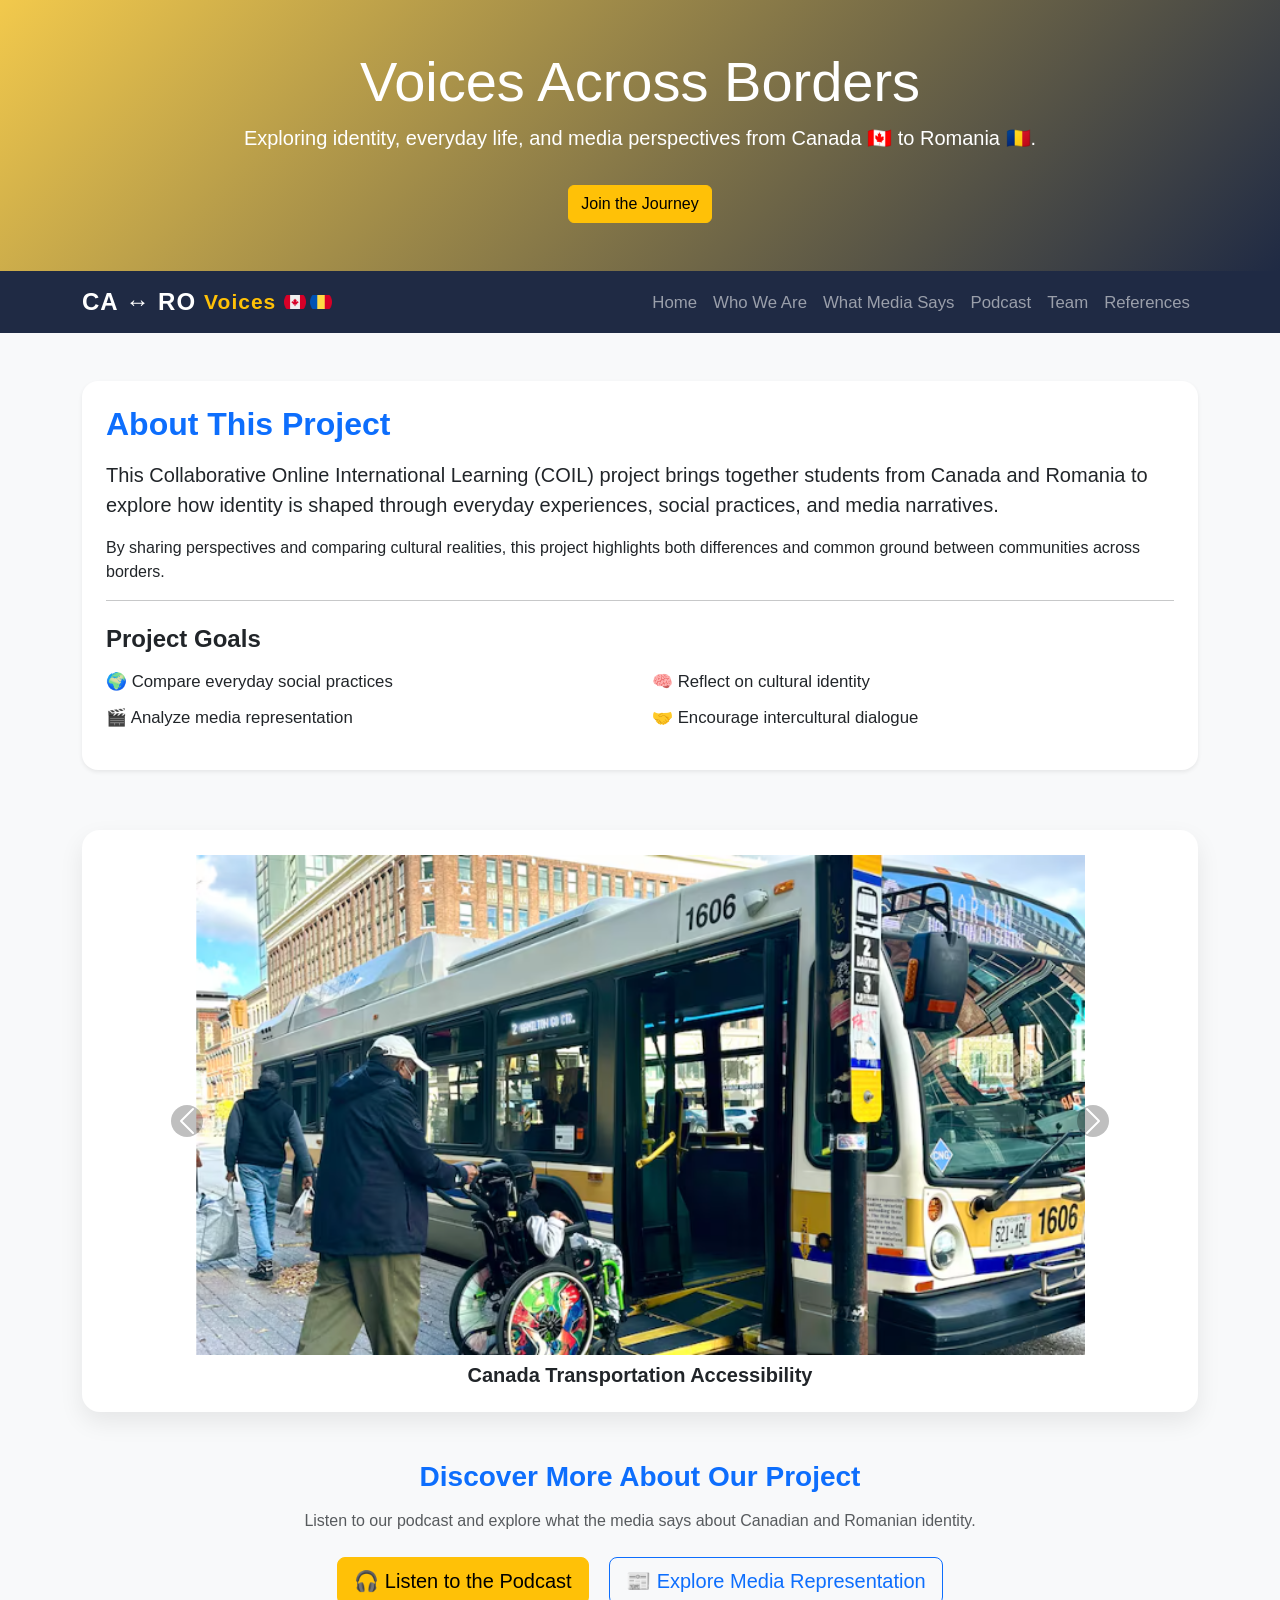
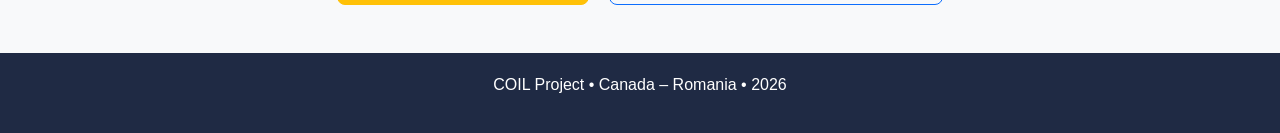
==== index.html @ ec4411ae "Fix HTML formatting and update navbar brand" ====
<!doctype html>
<html lang="en">

<head>
  <meta charset="UTF-8" />
  <meta name="viewport" content="width=device-width, initial-scale=1" />

  <title>🇨🇦 ↔ 🇷🇴 Voices</title>

  <link href="https://cdn.jsdelivr.net/npm/bootstrap@5.3.3/dist/css/bootstrap.min.css" rel="stylesheet" />
  <script src="https://cdn.jsdelivr.net/npm/bootstrap@5.3.3/dist/js/bootstrap.bundle.min.js" defer></script>
  <link rel="stylesheet" href="style.css" />
</head>

<body>
  <header class="hero-banner text-center py-5">
    <div class="container">
      <h1 class="display-4">Voices Across Borders</h1>
      <p class="lead">
        Exploring identity, everyday life, and media perspectives from Canada 🇨🇦 to Romania 🇷🇴.
      </p>
      <a href="whoweare.html" class="btn btn-warning mt-3">Join the Journey</a>
    </div>
  </header>

  <nav class="navbar navbar-expand-lg navbar-dark">
    <div class="container">
      <a class="navbar-brand site-title d-flex align-items-center" href="index.html">
        <span class="fw-bold">CA ↔ RO</span>
        <span class="ms-2 text-warning small">Voices</span>
        <img src="images/canada.png" class="flag-icon ms-2" />
        <img src="images/romania.png" class="flag-icon ms-1" />
      </a>

      <button class="navbar-toggler" type="button" data-bs-toggle="collapse" data-bs-target="#navbarNav">
        <span class="navbar-toggler-icon"></span>
      </button>

      <div class="collapse navbar-collapse" id="navbarNav">
        <ul class="navbar-nav ms-auto">
          <li class="nav-item"><a class="nav-link" href="index.html">Home</a></li>
          <li class="nav-item"><a class="nav-link" href="whoweare.html">Who We Are</a></li>
          <li class="nav-item"><a class="nav-link" href="media.html">What Media Says</a></li>
          <li class="nav-item"><a class="nav-link" href="podcast.html">Podcast</a></li>
          <li class="nav-item"><a class="nav-link" href="team.html">Team</a></li>
          <li class="nav-item"><a class="nav-link" href="references.html">References</a></li>
        </ul>
      </div>
    </div>
  </nav>

  <!-- About Section -->
  <section class="container mt-5">
    <div class="project-card p-4 shadow-sm">
      <h2 class="mb-3 text-primary">About This Project</h2>

      <p class="lead">
        This Collaborative Online International Learning (COIL) project brings
        together students from Canada and Romania to explore how identity is
        shaped through everyday experiences, social practices, and media
        narratives.
      </p>

      <p>
        By sharing perspectives and comparing cultural realities, this project
        highlights both differences and common ground between communities
        across borders.
      </p>

      <hr />

      <h4 class="mt-4">Project Goals</h4>
      <div class="row mt-3">
        <div class="col-md-6">
          <ul class="goals-list">
            <li>🌍 Compare everyday social practices</li>
            <li>🎬 Analyze media representation</li>
          </ul>
        </div>
        <div class="col-md-6">
          <ul class="goals-list">
            <li>🧠 Reflect on cultural identity</li>
            <li>🤝 Encourage intercultural dialogue</li>
          </ul>
        </div>
      </div>
    </div>
  </section>

  <!-- Carousel -->
  <div class="container mt-5">
    <div class="carousel-container">

      <div id="carouselExample" class="carousel slide" data-bs-ride="carousel">

        <!-- Slides -->
        <div class="carousel-inner">

          <div class="carousel-item active">
            <img src="images/transportation_accessibility.png" class="d-block w-100" />
            <div class="carousel-caption-below text-center mt-2">
              <h5>Canada Transportation Accessibility</h5>
            </div>
          </div>

          <div class="carousel-item">
            <img src="images/ro1.png" class="d-block w-100" />
            <div class="carousel-caption-below text-center mt-2">
              <h5>Sânziene (or Drăgaica) in Romania</h5>
            </div>
          </div>

          <div class="carousel-item">
            <img src="images/holdingdoor.jpg" class="d-block w-100" />
            <div class="carousel-caption-below text-center mt-2">
              <h5>Holding the Door for Other People in Canada</h5>
            </div>
          </div>

          <div class="carousel-item">
            <img src="images/ro2.jpeg" class="d-block w-100" />
            <div class="carousel-caption-below text-center mt-2">
              <h5>Bear Dance in Romania</h5>
            </div>
          </div>

          <div class="carousel-item">
            <img src="images/bikelane.jpg" class="d-block w-100" />
            <div class="carousel-caption-below text-center mt-2">
              <h5>Bike Lanes in Canada</h5>
            </div>
          </div>

          <div class="carousel-item">
            <img src="images/ro3.jpeg" class="d-block w-100" />
            <div class="carousel-caption-below text-center mt-2">
              <h5>Education in Romania</h5>
            </div>
          </div>

          <div class="carousel-item">
            <img src="images/politeness.jpg" class="d-block w-100" />
            <div class="carousel-caption-below text-center mt-2">
              <h5>Politeness in Canada</h5>
            </div>
          </div>

          <div class="carousel-item">
            <img src="images/ro4.jpg" class="d-block w-100" />
            <div class="carousel-caption-below text-center mt-2">
              <h5>Romanian Food</h5>
            </div>
          </div>

          <div class="carousel-item">
            <img src="images/workplace.png" class="d-block w-100" />
            <div class="carousel-caption-below text-center mt-2">
              <h5>Teamwork in Canada</h5>
            </div>
          </div>

          <div class="carousel-item">
            <img src="images/ro5.jpeg" class="d-block w-100" />
            <div class="carousel-caption-below text-center mt-2">
              <h5>Romanian Traditional Clothing</h5>
            </div>
          </div>

          <div class="carousel-item">
            <img src="images/workplace2.jpg" class="d-block w-100" />
            <div class="carousel-caption-below text-center mt-2">
              <h5>Work Culture in Canada</h5>
            </div>
          </div>

          <div class="carousel-item">
            <img src="images/ro6.jpg" class="d-block w-100" />
            <div class="carousel-caption-below text-center mt-2">
              <h5>Vlad Țepeș and the Legend of Dracula</h5>
            </div>
          </div>

          <div class="carousel-item">
            <img src="images/canadaday.png" class="d-block w-100" />
            <div class="carousel-caption-below text-center mt-2">
              <h5>Canada Day</h5>
            </div>
          </div>

          <div class="carousel-item">
            <img src="images/hockey.png" class="d-block w-100" />
            <div class="carousel-caption-below text-center mt-2">
              <h5>Canada Ice Hockey</h5>
            </div>
          </div>

        </div>

        <!-- ✅ Controls INSIDE carousel -->
        <button class="carousel-control-prev" type="button" data-bs-target="#carouselExample" data-bs-slide="prev">
          <span class="carousel-control-prev-icon"></span>
        </button>

        <button class="carousel-control-next" type="button" data-bs-target="#carouselExample" data-bs-slide="next">
          <span class="carousel-control-next-icon"></span>
        </button>

      </div>
    </div>
  </div>

  <!-- Call-to-Action Section -->
  <section class="text-center my-5">
    <h3 class="mb-3 text-primary">Discover More About Our Project</h3>
    <p class="mb-4 text-muted">
      Listen to our podcast and explore what the media says about Canadian and Romanian identity.
    </p>
    <a href="podcast.html" class="btn btn-warning btn-lg me-3">
      🎧 Listen to the Podcast
    </a>
    <a href="media.html" class="btn btn-outline-primary btn-lg">
      📰 Explore Media Representation
    </a>
  </section>

  <footer class="text-center mt-5">
    <p>COIL Project • Canada – Romania • 2026</p>
  </footer>
</body>

</html>
---- style.css ----
/* =========================================
   GLOBAL STYLES
========================================= */
body {
  background-color: #f8f9fa;
  font-family: Arial, Helvetica, sans-serif;
}

section {
  margin-bottom: 60px;
}

h2,
h3,
h4 {
  font-weight: 600;
}

section h2 {
  font-weight: bold;
}

/* Links */
ul li a:hover {
  text-decoration: underline;
}

/* =========================================
   NAVBAR
========================================= */
.navbar {
  background: #1f2a44;
}

.site-title {
  font-size: 1.5rem;
  font-weight: bold;
  letter-spacing: 1px;
}

.navbar-nav .nav-link {
  font-size: 1.05rem;
}

/* Flag icons in navbar */
.flag-icon {
  width: 24px;
  height: 16px;
  object-fit: cover;
  border-radius: 3px;
}

/* Navbar Logo Styling */
.site-logo {
  font-family: 'Arial', sans-serif;
  font-weight: 700;
  font-size: 1.2rem;
}

.logo-main {
  color: #0d6efd;
  /* Bootstrap primary */
  letter-spacing: 1px;
}

.logo-accent {
  font-weight: 400;
  font-size: 0.85rem;
  color: #fd7e14;
  /* Bootstrap warning */
  text-transform: uppercase;
}

.flag-icon {
  width: 22px;
  height: 14px;
  border-radius: 3px;
  object-fit: cover;
}

/* =========================================
   HERO SECTION
========================================= */
.hero-banner {
  background: linear-gradient(135deg, #f2c94c, #1f2a44);
  color: white;
  padding: 60px 20px;
}

/* =========================================
   CARDS (GENERAL)
========================================= */
.project-card,
.info-card,
.team-card {
  background: #ffffff;
  border-radius: 16px;
}

/* Shared card hover effect */
.info-card,
.team-card,
.podcast-card,
.card {
  transition: transform 0.2s ease, box-shadow 0.2s ease;
}

.info-card:hover,
.team-card:hover,
.podcast-card:hover,
.card:hover {
  transform: translateY(-4px);
}

/* Specific card tweaks */
.info-card {
  padding: 20px;
  box-shadow: 0 4px 12px rgba(0, 0, 0, 0.05);
}

.team-card {
  box-shadow: 0 4px 12px rgba(0, 0, 0, 0.05);
}

.podcast-card {
  border: none;
  border-radius: 15px;
}

/* Card content text */
.card h5 {
  font-weight: 600;
}

.card p {
  font-size: 0.95rem;
}

/* =========================================
   LISTS & TEXT ELEMENTS
========================================= */
.goals-list {
  list-style: none;
  padding-left: 0;
}

.goals-list li {
  margin-bottom: 10px;
  font-size: 1.05rem;
}

/* =========================================
   CAROUSEL
========================================= */
.carousel-container {
  background: #ffffff;
  padding: 25px;
  border-radius: 18px;
  box-shadow: 0 10px 25px rgba(0, 0, 0, 0.08);
}

.carousel img {
  width: 100%;
  max-height: 500px;
  object-fit: contain;
  border-radius: 12px;
  transition: transform 0.3s ease;
}

.carousel img:hover {
  transform: scale(1.02);
}

.carousel-caption-below h5 {
  font-weight: 600;
  margin-bottom: 0;
}

/* Arrow styling */
.carousel-control-prev-icon,
.carousel-control-next-icon {
  background-color: rgba(0, 0, 0, 0.5);
  border-radius: 50%;
  padding: 15px;
}

/* Call-to-Action */
section.text-center .btn {
  transition: transform 0.2s;
}

section.text-center .btn:hover {
  transform: translateY(-3px);
}

/* =========================================
   COUNTRY TOGGLE (Who We Are / Media pages)
========================================= */
#countryTabs {
  margin: 2rem 0;
}

#countryTabs .nav-link {
  background-color: #f8f9fa;
  color: #0d6efd;
  font-weight: 500;
  border: 1px solid #0d6efd;
  transition: all 0.3s ease;
}

#countryTabs .nav-link:hover {
  background-color: #0d6efd;
  color: #fff;
  transform: translateY(-2px);
}

#countryTabs .nav-link.active {
  background-color: #0d6efd;
  color: #fff;
}

/* =========================================
   QUIZ (Who We Are page)
========================================= */
.quiz-question {
  margin-bottom: 20px;
}

.quiz-question button {
  width: 30%;
  text-align: left;
  border-radius: 10px;
}

#quiz button.selected {
  background-color: #0d6efd;
  color: white;
  font-weight: bold;
}

/* =========================================
   ACCORDION
========================================= */
.accordion-button {
  font-weight: 500;
}

/* =========================================
   ROMANIA SECTION STYLING
========================================= */
#romania section:nth-child(even) {
  background-color: #f8f9fa;
  padding: 20px;
  border-radius: 10px;
}

.romania-video-title {
  margin-top: 2rem;
}

.romania-video-card {
  margin-top: 3rem;
}

/* =========================================
   AUDIO PLAYER
========================================= */
audio {
  margin-top: 10px;
  border-radius: 10px;
}

/* =========================================
   TEAM PAGE
========================================= */
.avatar {
  width: 60px;
  height: 60px;
  background: #f2f4f8;
  border-radius: 50%;
  display: flex;
  align-items: center;
  justify-content: center;
  margin: 0 auto;
  font-size: 1.5rem;
}

/* =========================================
   REFERENCES PAGE
========================================= */
.info-card a {
  text-decoration: none;
  color: #0d6efd;
}

.info-card a:hover {
  text-decoration: underline;
}

/* =========================================
   FOOTER
========================================= */
footer {
  background: #1f2a44;
  color: white;
  padding: 20px;
}
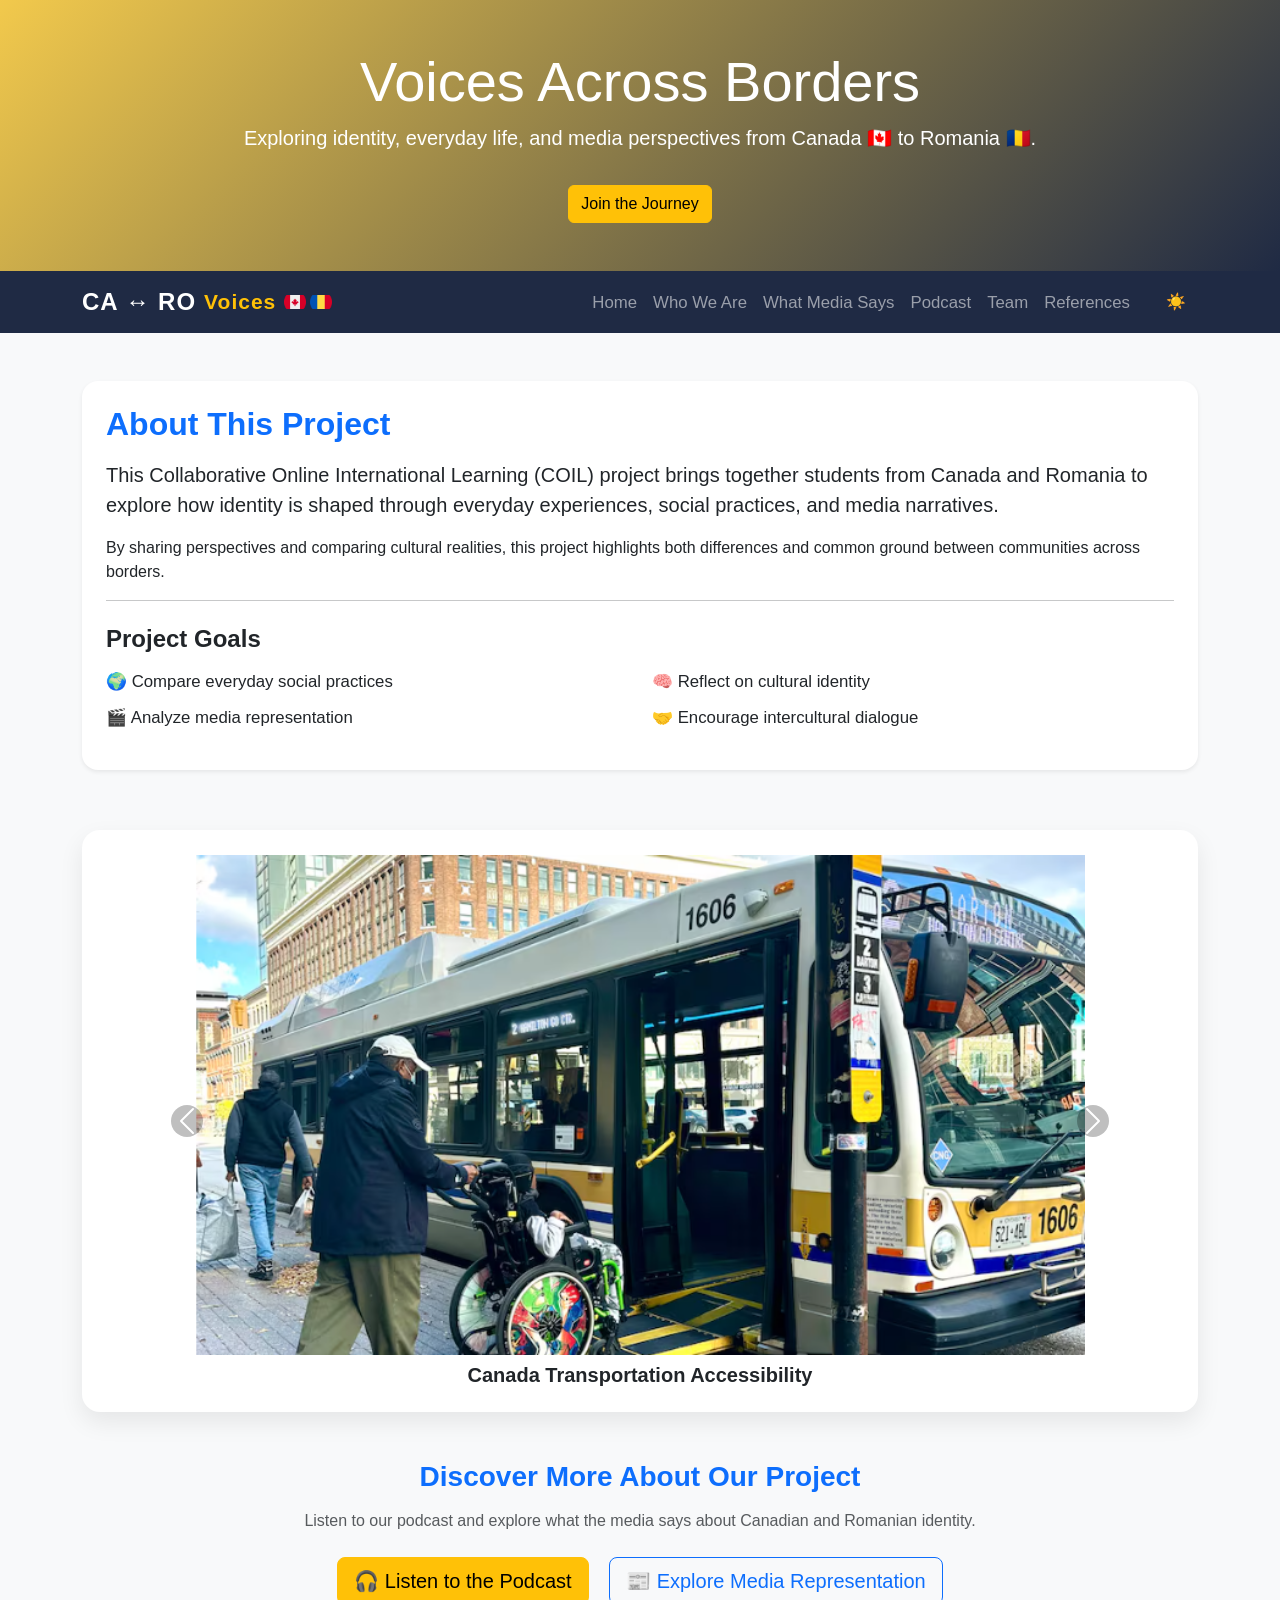
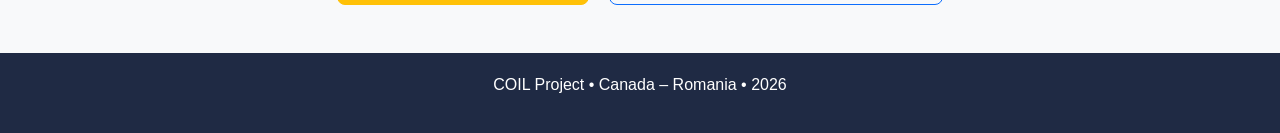
==== commit b86b6f06: "Update index.html" ====
--- a/index.html
+++ b/index.html
@@ -44,6 +44,11 @@
           <li class="nav-item"><a class="nav-link" href="podcast.html">Podcast</a></li>
           <li class="nav-item"><a class="nav-link" href="team.html">Team</a></li>
           <li class="nav-item"><a class="nav-link" href="references.html">References</a></li>
+          <li class="nav-item d-flex align-items-center ms-3">
+            <button id="theme-toggle" class="btn btn-outline-light border-0" aria-label="Toggle dark mode" title="Toggle dark mode">
+            <span id="theme-icon">☀️</span>
+            </button>
+          </li>
         </ul>
       </div>
     </div>
@@ -229,3 +234,23 @@
 </body>
 
 </html>
+<script>
+  const themeToggle = document.getElementById('theme-toggle');
+  const themeIcon = document.getElementById('theme-icon');
+  
+  function setTheme(theme) {
+    document.documentElement.setAttribute('data-bs-theme', theme);
+    localStorage.setItem('theme', theme);
+    themeIcon.textContent = theme === 'dark' ? '🌙' : '☀️';
+  }
+  
+  // Load saved theme or respect system preference
+  const savedTheme = localStorage.getItem('theme') || 
+                     (window.matchMedia('(prefers-color-scheme: dark)').matches ? 'dark' : 'light');
+  setTheme(savedTheme);
+  
+  themeToggle.addEventListener('click', () => {
+    const current = document.documentElement.getAttribute('data-bs-theme');
+    setTheme(current === 'dark' ? 'light' : 'dark');
+  });
+</script>
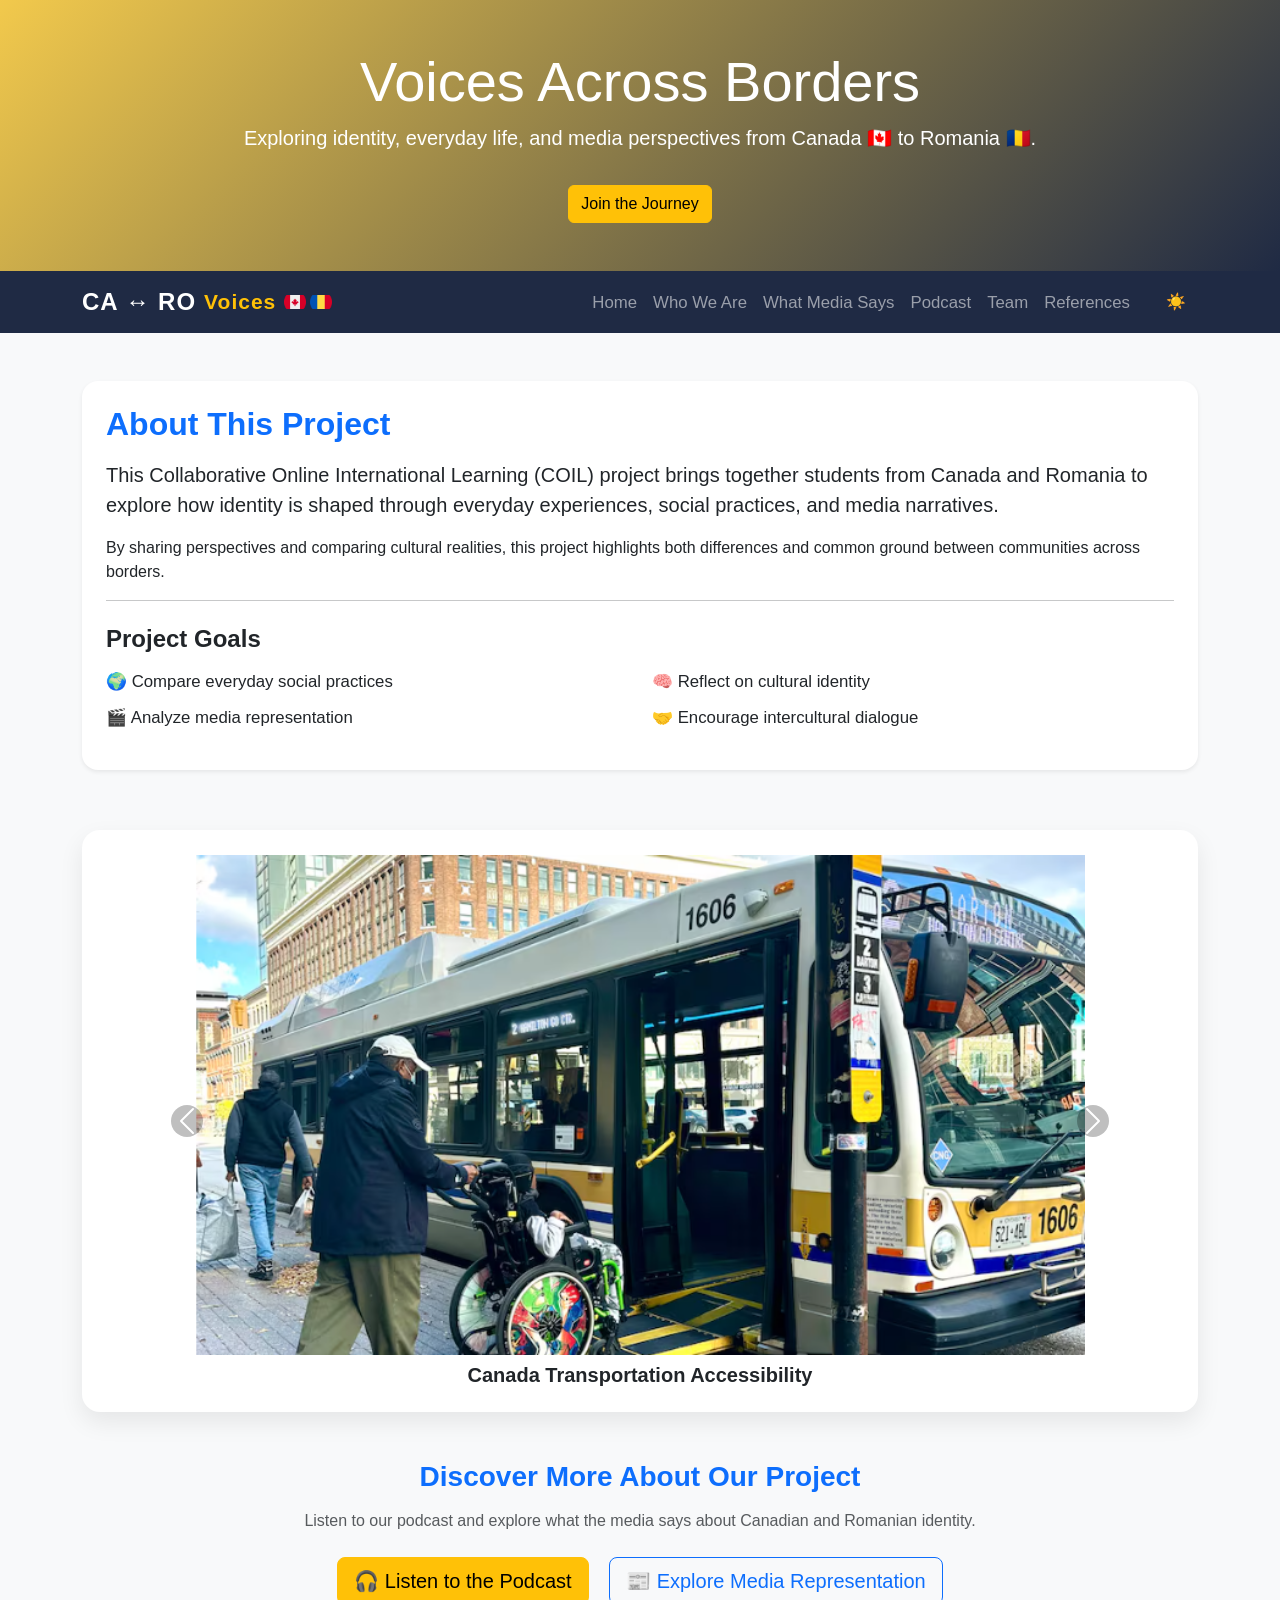
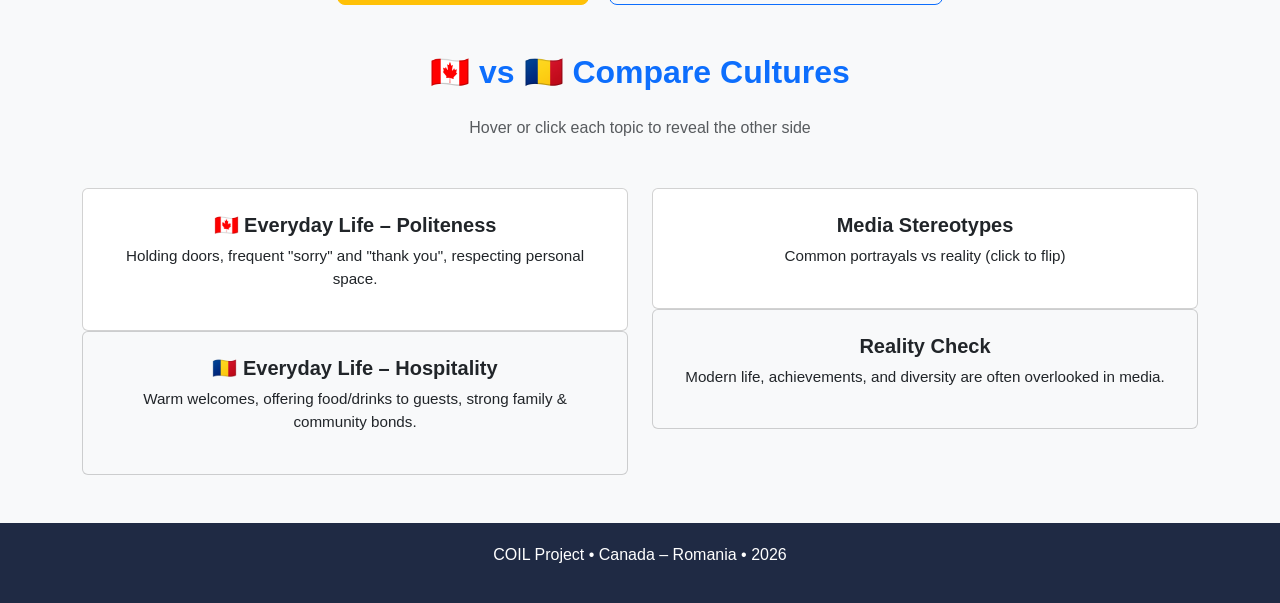
==== commit 3e20f5ef: "Update index.html" ====
--- a/index.html
+++ b/index.html
@@ -227,30 +227,49 @@
       📰 Explore Media Representation
     </a>
   </section>
-
+  <!-- Compare Canada vs Romania -->
+<section class="container my-5">
+  <h2 class="text-center text-primary mb-4">🇨🇦 vs 🇷🇴 Compare Cultures</h2>
+  <p class="text-center text-muted mb-5">Hover or click each topic to reveal the other side</p>
+  
+  <div class="row g-4">
+    <!-- Politeness vs Hospitality -->
+    <div class="col-md-6">
+      <div class="flip-card" onclick="this.classList.toggle('flipped')">
+        <div class="flip-card-inner">
+          <div class="flip-card-front card h-100 p-4 text-center">
+            <h5>🇨🇦 Everyday Life – Politeness</h5>
+            <p>Holding doors, frequent "sorry" and "thank you", respecting personal space.</p>
+          </div>
+          <div class="flip-card-back card h-100 p-4 text-center bg-light">
+            <h5>🇷🇴 Everyday Life – Hospitality</h5>
+            <p>Warm welcomes, offering food/drinks to guests, strong family & community bonds.</p>
+          </div>
+        </div>
+      </div>
+    </div>
+    
+    <!-- Add similar flip cards for: Food, Traditions, Education, Media Stereotypes, Fun Facts -->
+    <!-- Example for Media Stereotypes (as requested) -->
+    <div class="col-md-6">
+      <div class="flip-card" onclick="this.classList.toggle('flipped')">
+        <div class="flip-card-inner">
+          <div class="flip-card-front card h-100 p-4 text-center">
+            <h5>Media Stereotypes</h5>
+            <p>Common portrayals vs reality (click to flip)</p>
+          </div>
+          <div class="flip-card-back card h-100 p-4 text-center bg-light">
+            <h5>Reality Check</h5>
+            <p>Modern life, achievements, and diversity are often overlooked in media.</p>
+          </div>
+        </div>
+      </div>
+    </div>
+  </div>
+</section>
   <footer class="text-center mt-5">
     <p>COIL Project • Canada – Romania • 2026</p>
   </footer>
 </body>
 
 </html>
-<script>
-  const themeToggle = document.getElementById('theme-toggle');
-  const themeIcon = document.getElementById('theme-icon');
-  
-  function setTheme(theme) {
-    document.documentElement.setAttribute('data-bs-theme', theme);
-    localStorage.setItem('theme', theme);
-    themeIcon.textContent = theme === 'dark' ? '🌙' : '☀️';
-  }
-  
-  // Load saved theme or respect system preference
-  const savedTheme = localStorage.getItem('theme') || 
-                     (window.matchMedia('(prefers-color-scheme: dark)').matches ? 'dark' : 'light');
-  setTheme(savedTheme);
-  
-  themeToggle.addEventListener('click', () => {
-    const current = document.documentElement.getAttribute('data-bs-theme');
-    setTheme(current === 'dark' ? 'light' : 'dark');
-  });
-</script>
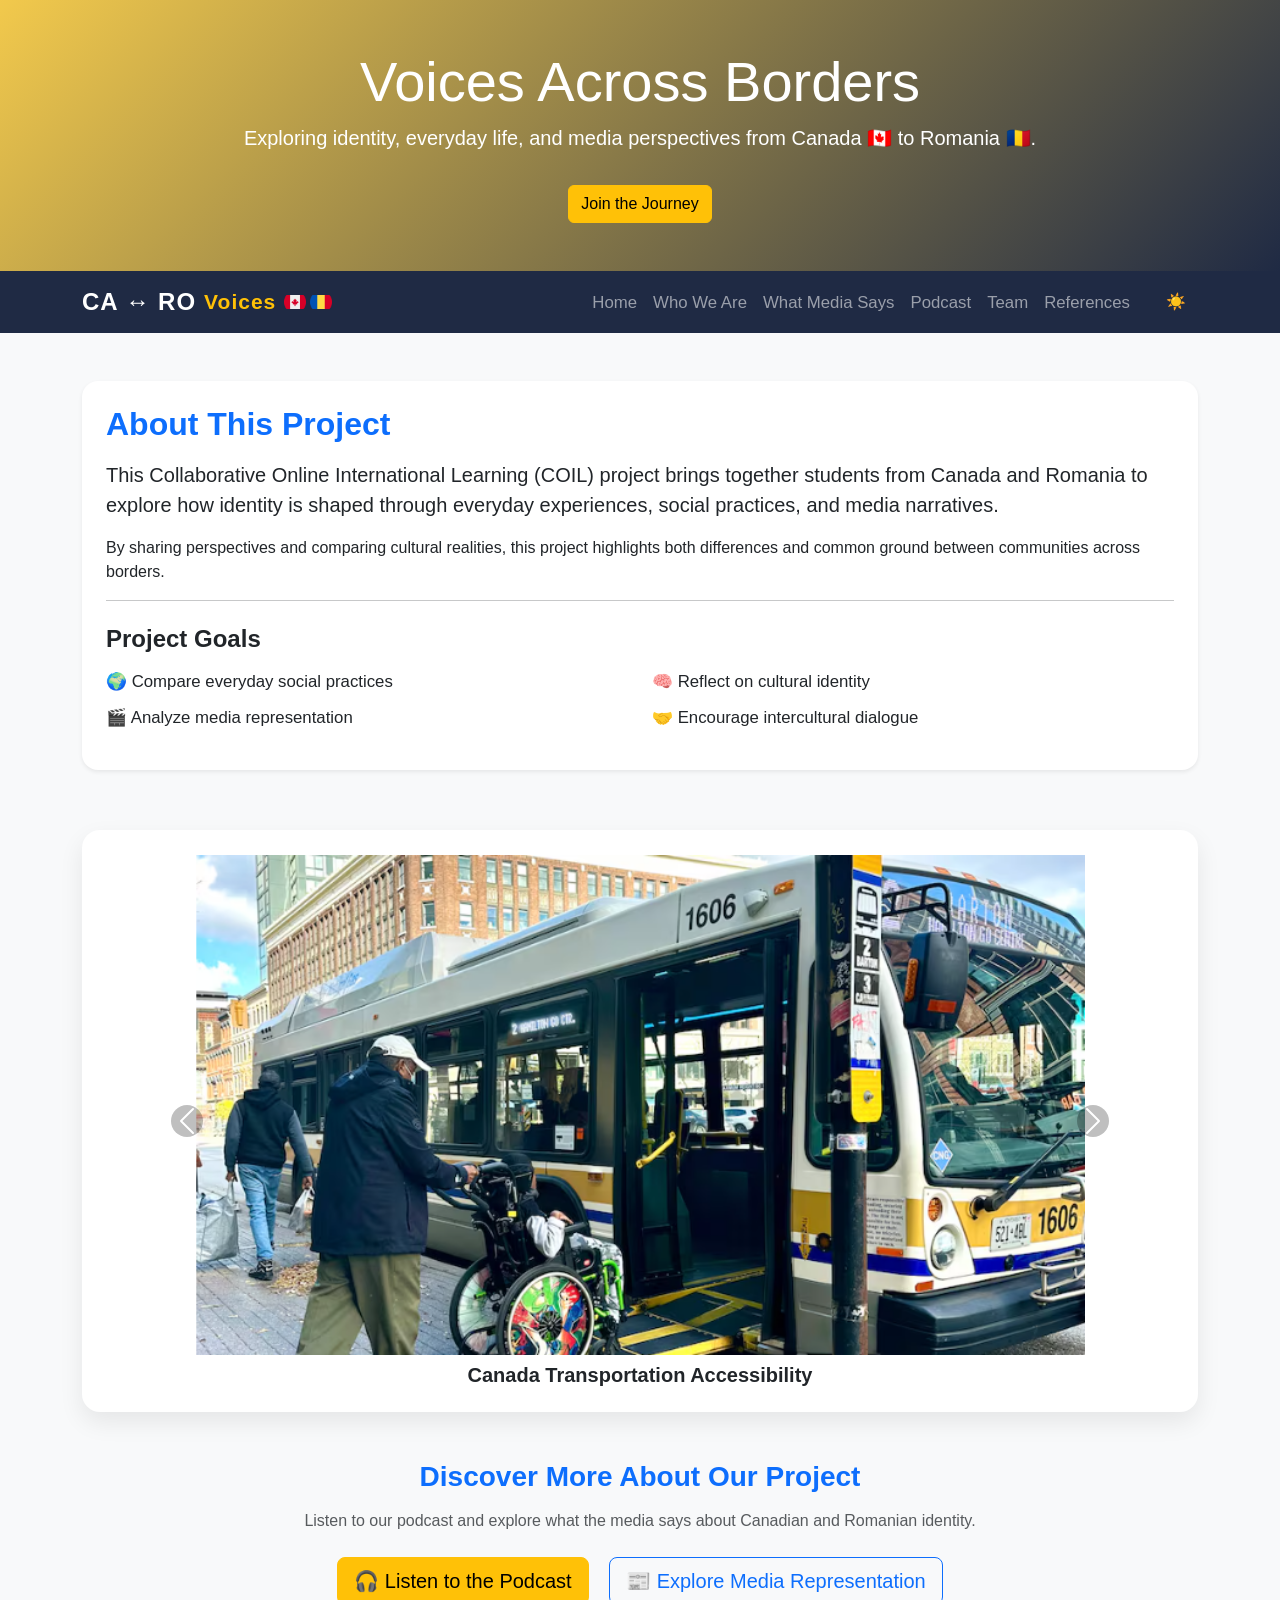
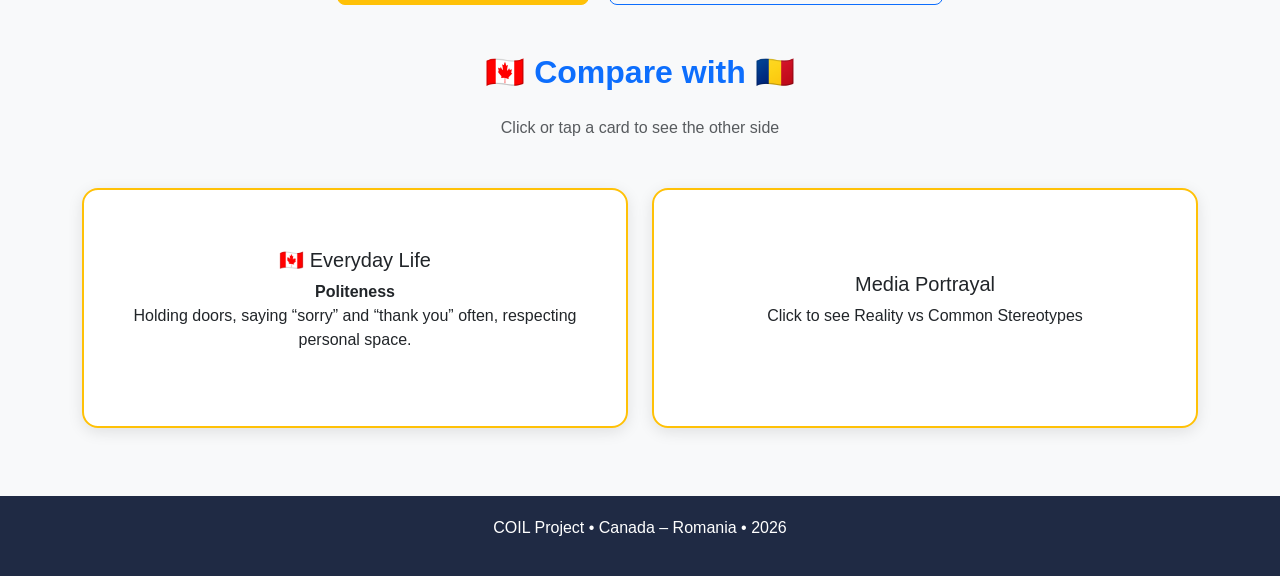
==== commit a31ba0c1: "Update index.html" ====
--- a/index.html
+++ b/index.html
@@ -227,47 +227,46 @@
       📰 Explore Media Representation
     </a>
   </section>
-  <!-- Compare Canada vs Romania -->
+<!-- Compare Canada vs Romania - Add this section where you want it (e.g. on index.html or whoweare.html) -->
 <section class="container my-5">
-  <h2 class="text-center text-primary mb-4">🇨🇦 vs 🇷🇴 Compare Cultures</h2>
-  <p class="text-center text-muted mb-5">Hover or click each topic to reveal the other side</p>
+  <h2 class="text-center text-primary mb-4">🇨🇦 Compare with 🇷🇴</h2>
+  <p class="text-center text-muted mb-5">Click or tap a card to see the other side</p>
   
   <div class="row g-4">
-    <!-- Politeness vs Hospitality -->
+    <!-- Example 1: Politeness vs Hospitality -->
     <div class="col-md-6">
       <div class="flip-card" onclick="this.classList.toggle('flipped')">
         <div class="flip-card-inner">
-          <div class="flip-card-front card h-100 p-4 text-center">
-            <h5>🇨🇦 Everyday Life – Politeness</h5>
-            <p>Holding doors, frequent "sorry" and "thank you", respecting personal space.</p>
-          </div>
-          <div class="flip-card-back card h-100 p-4 text-center bg-light">
-            <h5>🇷🇴 Everyday Life – Hospitality</h5>
-            <p>Warm welcomes, offering food/drinks to guests, strong family & community bonds.</p>
-          </div>
-        </div>
-      </div>
-    </div>
-    
-    <!-- Add similar flip cards for: Food, Traditions, Education, Media Stereotypes, Fun Facts -->
-    <!-- Example for Media Stereotypes (as requested) -->
+          <div class="flip-card-front">
+            <h5>🇨🇦 Everyday Life</h5>
+            <p><strong>Politeness</strong><br>Holding doors, saying “sorry” and “thank you” often, respecting personal space.</p>
+          </div>
+          <div class="flip-card-back">
+            <h5>🇷🇴 Everyday Life</h5>
+            <p><strong>Hospitality</strong><br>Warm welcomes, offering food and drinks to guests, strong family bonds.</p>
+          </div>
+        </div>
+      </div>
+    </div>
+
+    <!-- Example 2: Media Stereotypes (as you asked) -->
     <div class="col-md-6">
       <div class="flip-card" onclick="this.classList.toggle('flipped')">
         <div class="flip-card-inner">
-          <div class="flip-card-front card h-100 p-4 text-center">
-            <h5>Media Stereotypes</h5>
-            <p>Common portrayals vs reality (click to flip)</p>
-          </div>
-          <div class="flip-card-back card h-100 p-4 text-center bg-light">
+          <div class="flip-card-front">
+            <h5>Media Portrayal</h5>
+            <p>Click to see Reality vs Common Stereotypes</p>
+          </div>
+          <div class="flip-card-back">
             <h5>Reality Check</h5>
-            <p>Modern life, achievements, and diversity are often overlooked in media.</p>
+            <p>Modern life, achievements, diversity, and everyday culture are often underrepresented in media.</p>
           </div>
         </div>
       </div>
     </div>
   </div>
 </section>
-  <footer class="text-center mt-5">
+<footer class="text-center mt-5">
     <p>COIL Project • Canada – Romania • 2026</p>
   </footer>
 </body>
--- a/style.css
+++ b/style.css
@@ -305,3 +305,60 @@
   color: white;
   padding: 20px;
 }
+/* ==================== COMPARE FLIP CARDS ==================== */
+.flip-card {
+  perspective: 1000px;
+  height: 240px;           /* Fixed height so both sides show properly */
+  cursor: pointer;
+  margin-bottom: 20px;
+}
+
+.flip-card-inner {
+  position: relative;
+  width: 100%;
+  height: 100%;
+  text-align: center;
+  transition: transform 0.8s cubic-bezier(0.175, 0.885, 0.32, 1.275);
+  transform-style: preserve-3d;
+  box-shadow: 0 4px 15px rgba(0,0,0,0.1);
+  border-radius: 16px;
+}
+
+.flip-card.flipped .flip-card-inner {
+  transform: rotateY(180deg);
+}
+
+.flip-card-front,
+.flip-card-back {
+  position: absolute;
+  width: 100%;
+  height: 100%;
+  backface-visibility: hidden;
+  border-radius: 16px;
+  padding: 25px 20px;
+  display: flex;
+  flex-direction: column;
+  justify-content: center;
+}
+
+.flip-card-front {
+  background-color: #ffffff;
+  border: 2px solid #ffc107;
+}
+
+.flip-card-back {
+  background-color: #f8f9fa;
+  border: 2px solid #0d6efd;
+  transform: rotateY(180deg);
+}
+
+/* Dark mode support for flip cards */
+[data-bs-theme="dark"] .flip-card-front {
+  background-color: #343a40;
+  color: #dee2e6;
+}
+
+[data-bs-theme="dark"] .flip-card-back {
+  background-color: #495057;
+  color: #dee2e6;
+}
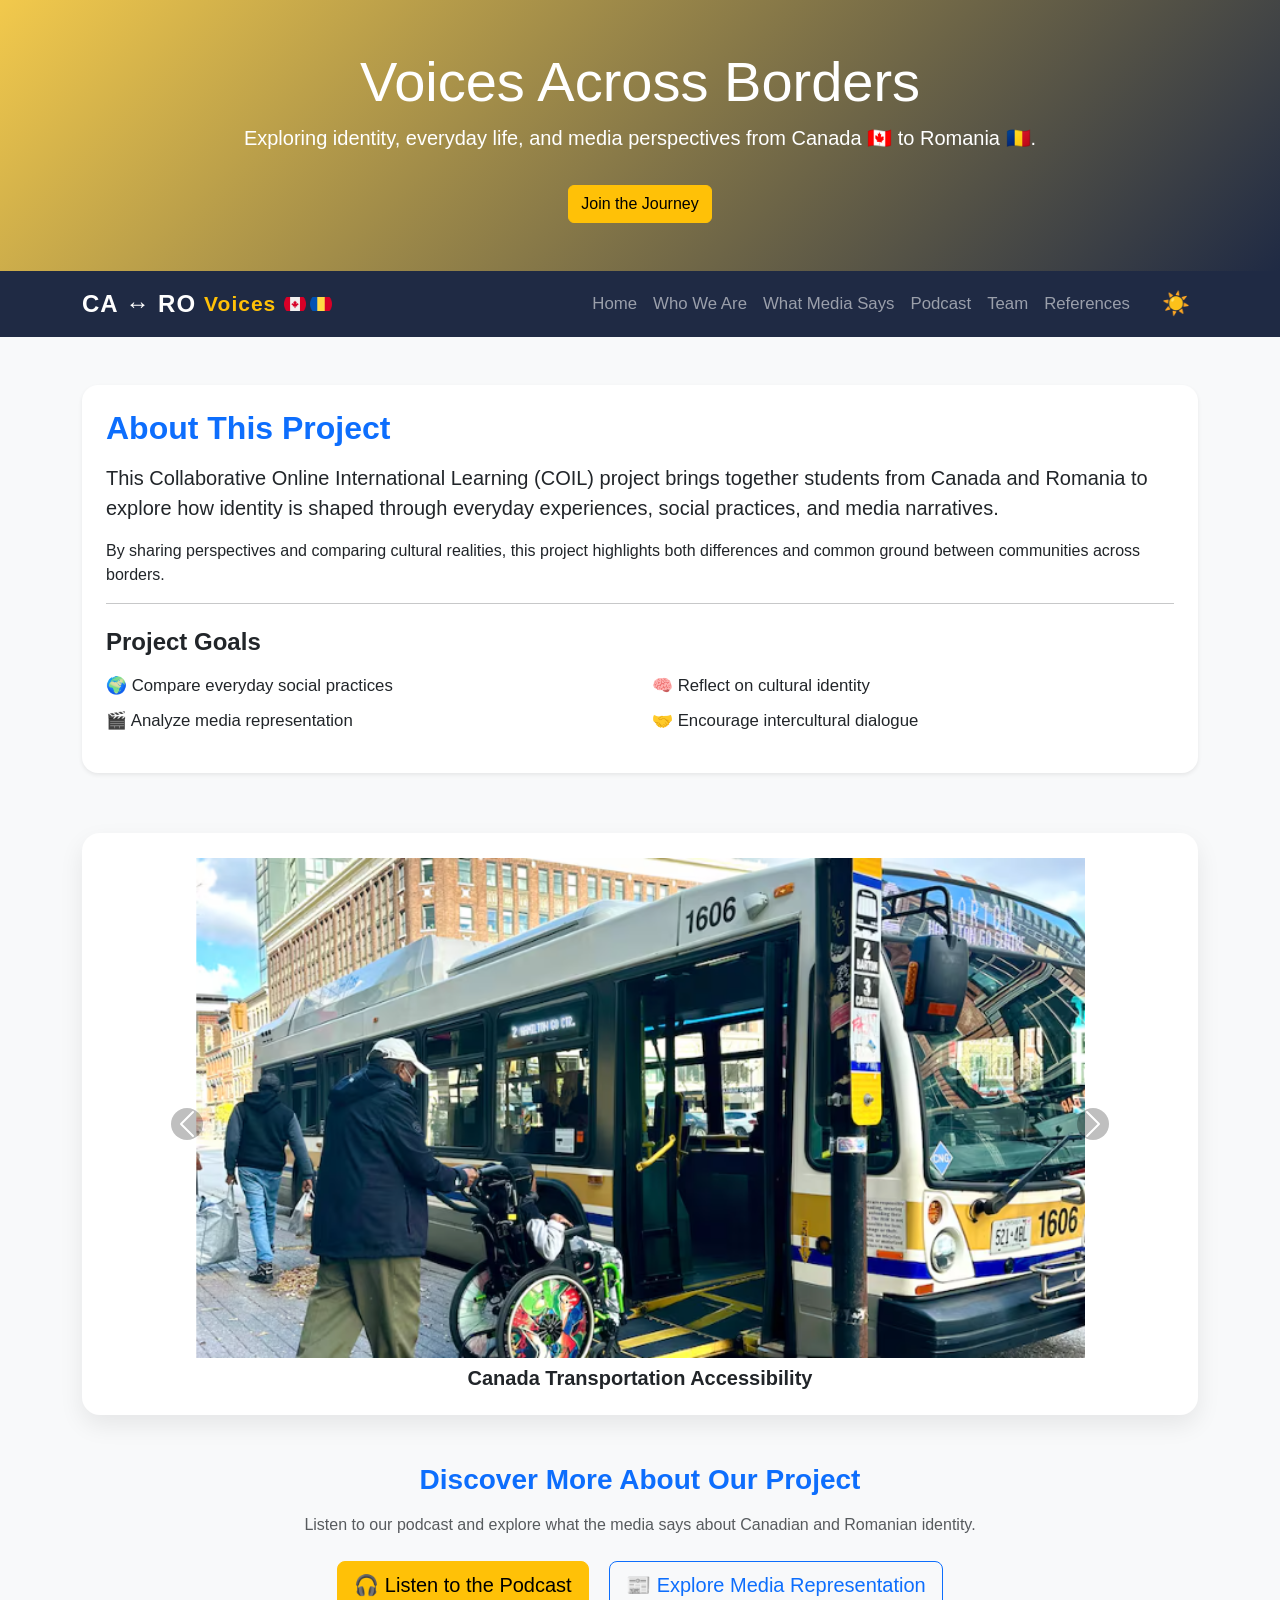
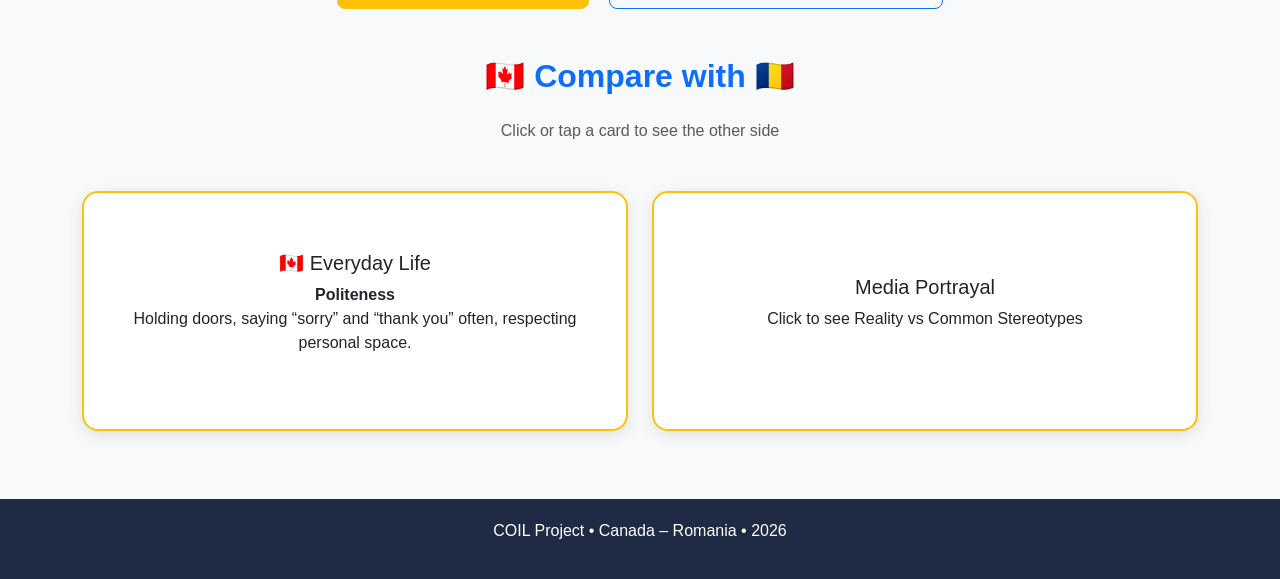
==== commit fcaa0ee2: "Update index.html" ====
--- a/index.html
+++ b/index.html
@@ -44,13 +44,14 @@
           <li class="nav-item"><a class="nav-link" href="podcast.html">Podcast</a></li>
           <li class="nav-item"><a class="nav-link" href="team.html">Team</a></li>
           <li class="nav-item"><a class="nav-link" href="references.html">References</a></li>
-          <li class="nav-item d-flex align-items-center ms-3">
-            <button id="theme-toggle" class="btn btn-outline-light border-0" aria-label="Toggle dark mode" title="Toggle dark mode">
-            <span id="theme-icon">☀️</span>
-            </button>
-          </li>
         </ul>
       </div>
+      <!-- Dark Mode Toggle -->
+<li class="nav-item d-flex align-items-center ms-3">
+  <button id="theme-toggle" class="btn btn-outline-light border-0 p-2" aria-label="Toggle dark mode" title="Toggle dark/light mode">
+    <span id="theme-icon" style="font-size: 1.4rem;">☀️</span>
+  </button>
+</li>
     </div>
   </nav>
 
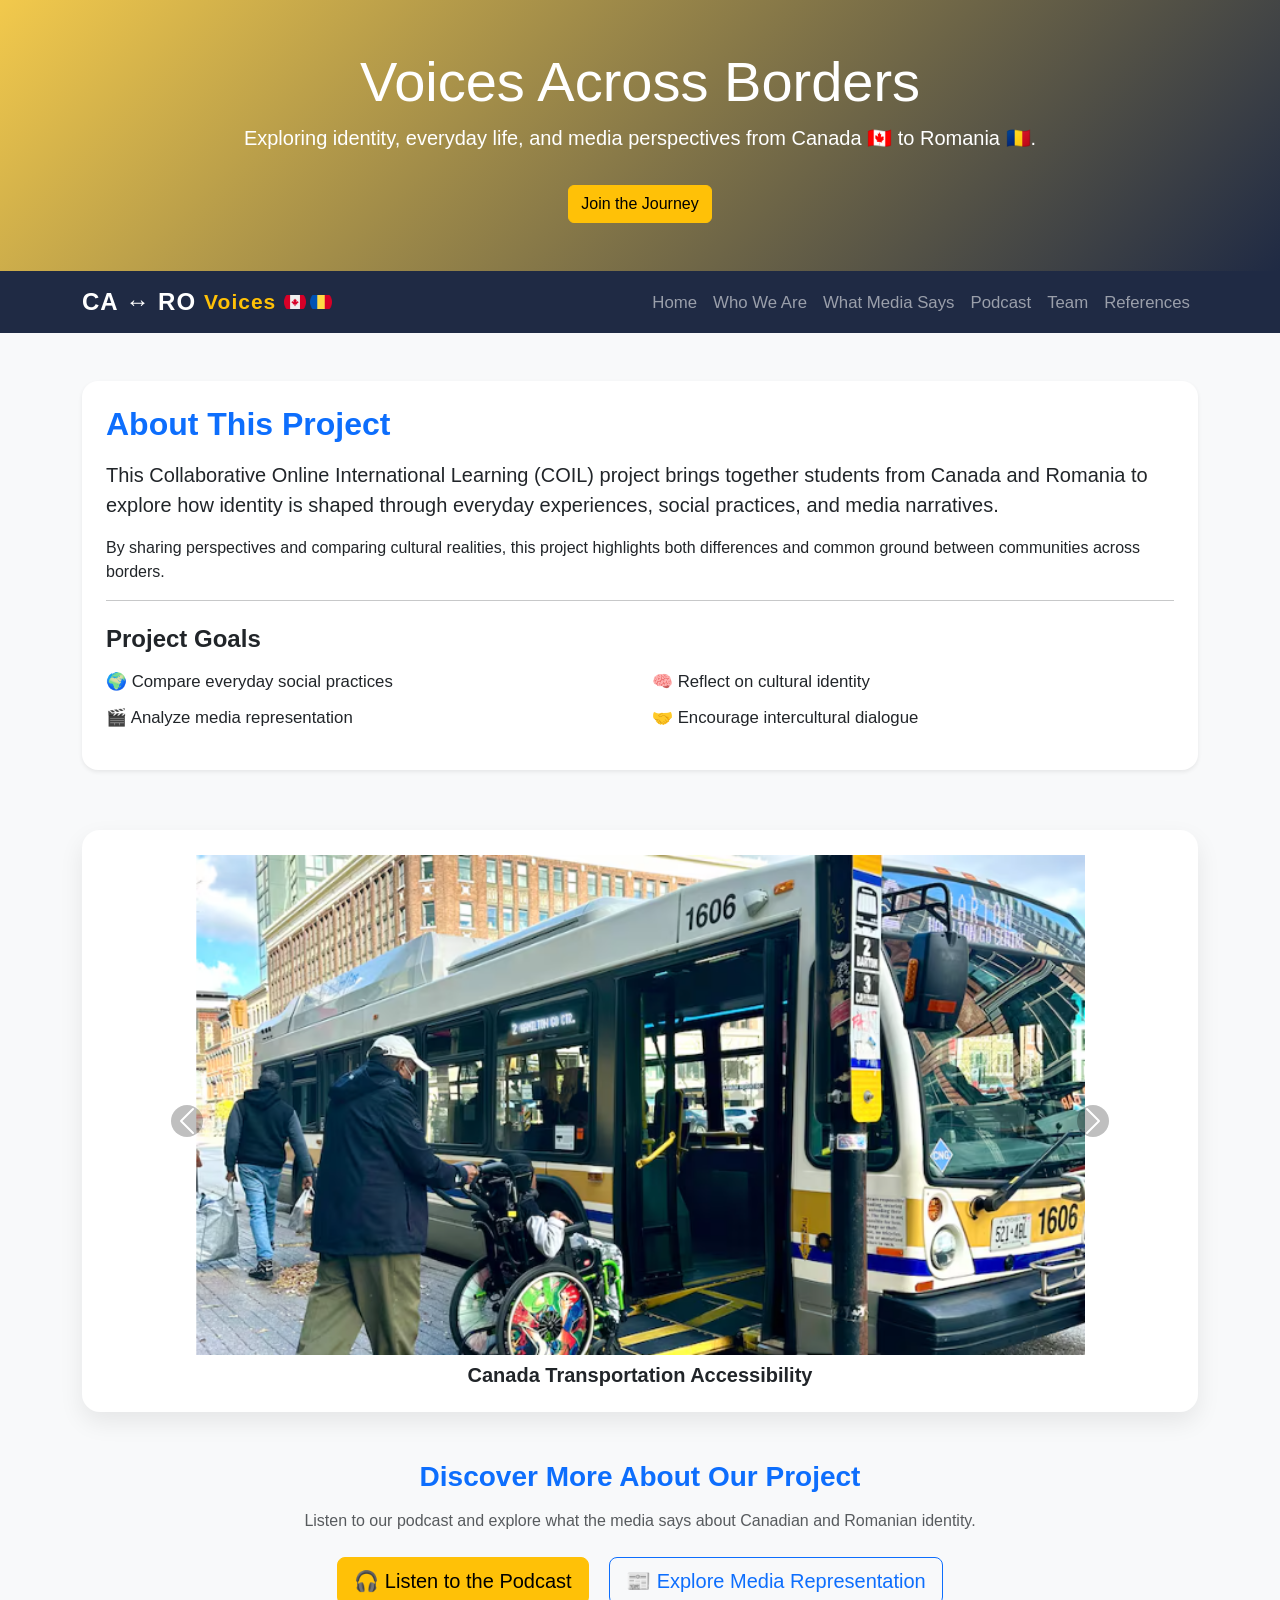
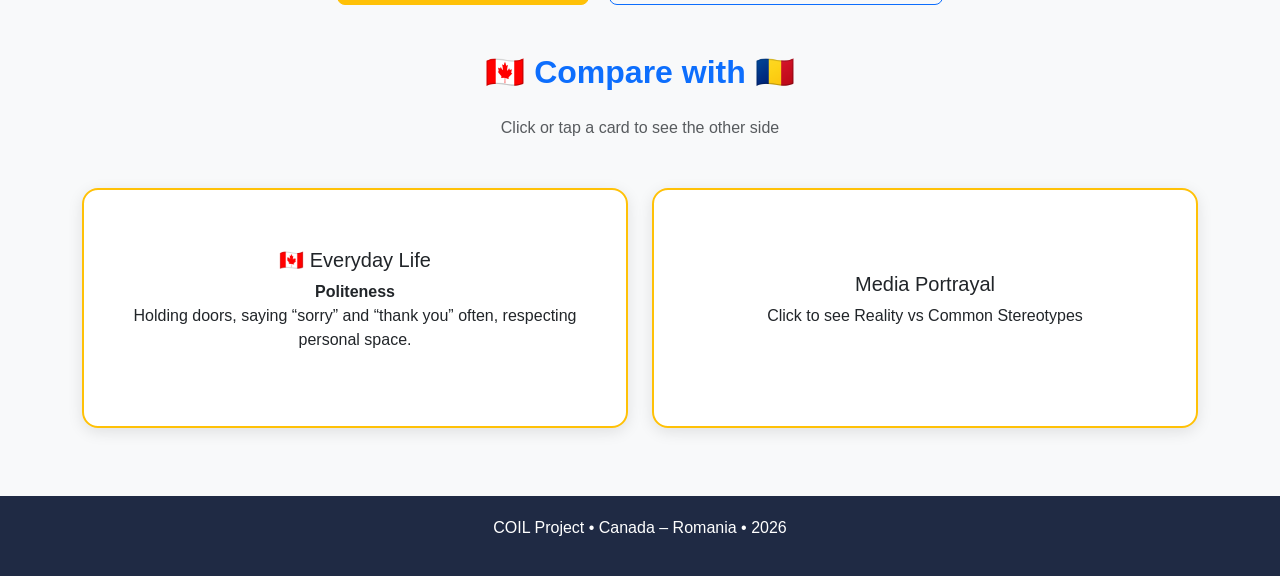
==== commit 3755d7ed: "Update index.html" ====
--- a/index.html
+++ b/index.html
@@ -46,12 +46,6 @@
           <li class="nav-item"><a class="nav-link" href="references.html">References</a></li>
         </ul>
       </div>
-      <!-- Dark Mode Toggle -->
-<li class="nav-item d-flex align-items-center ms-3">
-  <button id="theme-toggle" class="btn btn-outline-light border-0 p-2" aria-label="Toggle dark mode" title="Toggle dark/light mode">
-    <span id="theme-icon" style="font-size: 1.4rem;">☀️</span>
-  </button>
-</li>
     </div>
   </nav>
 
--- a/style.css
+++ b/style.css
@@ -351,14 +351,3 @@
   border: 2px solid #0d6efd;
   transform: rotateY(180deg);
 }
-
-/* Dark mode support for flip cards */
-[data-bs-theme="dark"] .flip-card-front {
-  background-color: #343a40;
-  color: #dee2e6;
-}
-
-[data-bs-theme="dark"] .flip-card-back {
-  background-color: #495057;
-  color: #dee2e6;
-}
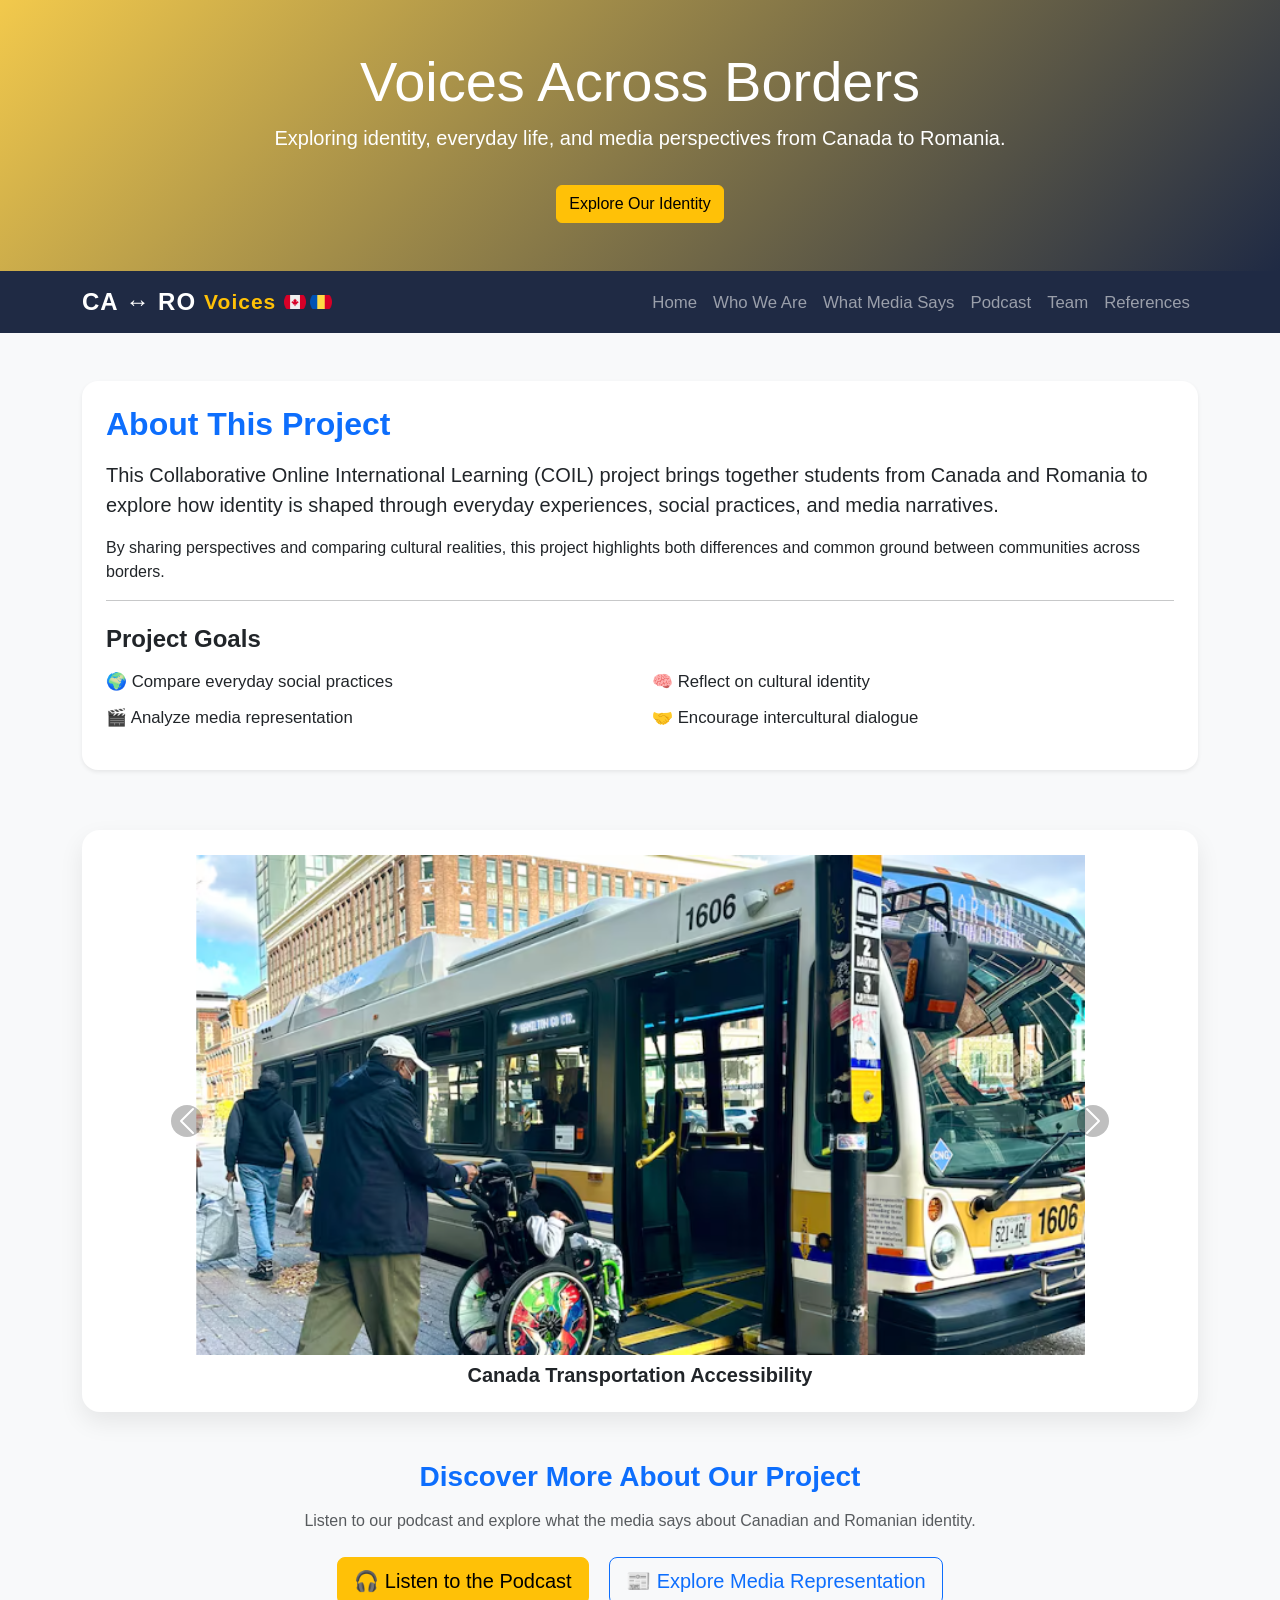
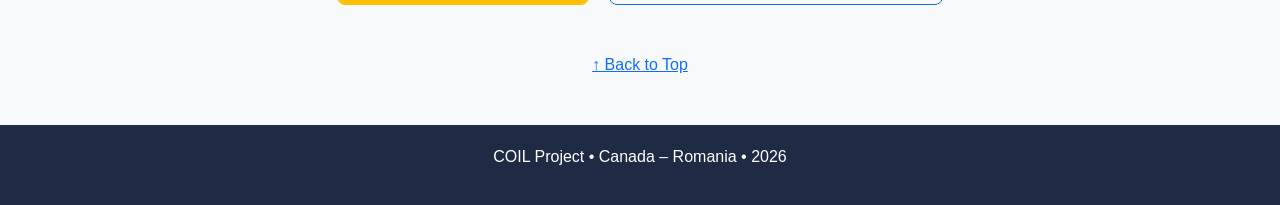
==== commit de1680d5: "Revise index.html for improved content and structure Updated the content and structure of the index." ====
--- a/index.html
+++ b/index.html
@@ -5,7 +5,7 @@
   <meta charset="UTF-8" />
   <meta name="viewport" content="width=device-width, initial-scale=1" />
 
-  <title>🇨🇦 ↔ 🇷🇴 Voices</title>
+  <title>🇨🇦 ↔ 🇷🇴</title>
 
   <link href="https://cdn.jsdelivr.net/npm/bootstrap@5.3.3/dist/css/bootstrap.min.css" rel="stylesheet" />
   <script src="https://cdn.jsdelivr.net/npm/bootstrap@5.3.3/dist/js/bootstrap.bundle.min.js" defer></script>
@@ -17,13 +17,13 @@
     <div class="container">
       <h1 class="display-4">Voices Across Borders</h1>
       <p class="lead">
-        Exploring identity, everyday life, and media perspectives from Canada 🇨🇦 to Romania 🇷🇴.
+        Exploring identity, everyday life, and media perspectives from Canada to Romania.
       </p>
-      <a href="whoweare.html" class="btn btn-warning mt-3">Join the Journey</a>
+      <a href="whoweare.html" class="btn btn-warning mt-3">Explore Our Identity</a>
     </div>
   </header>
 
-  <nav class="navbar navbar-expand-lg navbar-dark">
+  <nav class="navbar navbar-expand-lg navbar-dark sticky-top">
     <div class="container">
       <a class="navbar-brand site-title d-flex align-items-center" href="index.html">
         <span class="fw-bold">CA ↔ RO</span>
@@ -222,48 +222,15 @@
       📰 Explore Media Representation
     </a>
   </section>
-<!-- Compare Canada vs Romania - Add this section where you want it (e.g. on index.html or whoweare.html) -->
-<section class="container my-5">
-  <h2 class="text-center text-primary mb-4">🇨🇦 Compare with 🇷🇴</h2>
-  <p class="text-center text-muted mb-5">Click or tap a card to see the other side</p>
-  
-  <div class="row g-4">
-    <!-- Example 1: Politeness vs Hospitality -->
-    <div class="col-md-6">
-      <div class="flip-card" onclick="this.classList.toggle('flipped')">
-        <div class="flip-card-inner">
-          <div class="flip-card-front">
-            <h5>🇨🇦 Everyday Life</h5>
-            <p><strong>Politeness</strong><br>Holding doors, saying “sorry” and “thank you” often, respecting personal space.</p>
-          </div>
-          <div class="flip-card-back">
-            <h5>🇷🇴 Everyday Life</h5>
-            <p><strong>Hospitality</strong><br>Warm welcomes, offering food and drinks to guests, strong family bonds.</p>
-          </div>
-        </div>
-      </div>
-    </div>
-
-    <!-- Example 2: Media Stereotypes (as you asked) -->
-    <div class="col-md-6">
-      <div class="flip-card" onclick="this.classList.toggle('flipped')">
-        <div class="flip-card-inner">
-          <div class="flip-card-front">
-            <h5>Media Portrayal</h5>
-            <p>Click to see Reality vs Common Stereotypes</p>
-          </div>
-          <div class="flip-card-back">
-            <h5>Reality Check</h5>
-            <p>Modern life, achievements, diversity, and everyday culture are often underrepresented in media.</p>
-          </div>
-        </div>
-      </div>
-    </div>
-  </div>
-</section>
-<footer class="text-center mt-5">
+
+  <p class="text-center mt-4">
+    <a href="#top" class="back-to-top-link">↑ Back to Top</a>
+  </p>
+
+  <footer class="text-center mt-5">
     <p>COIL Project • Canada – Romania • 2026</p>
   </footer>
+
 </body>
 
 </html>
